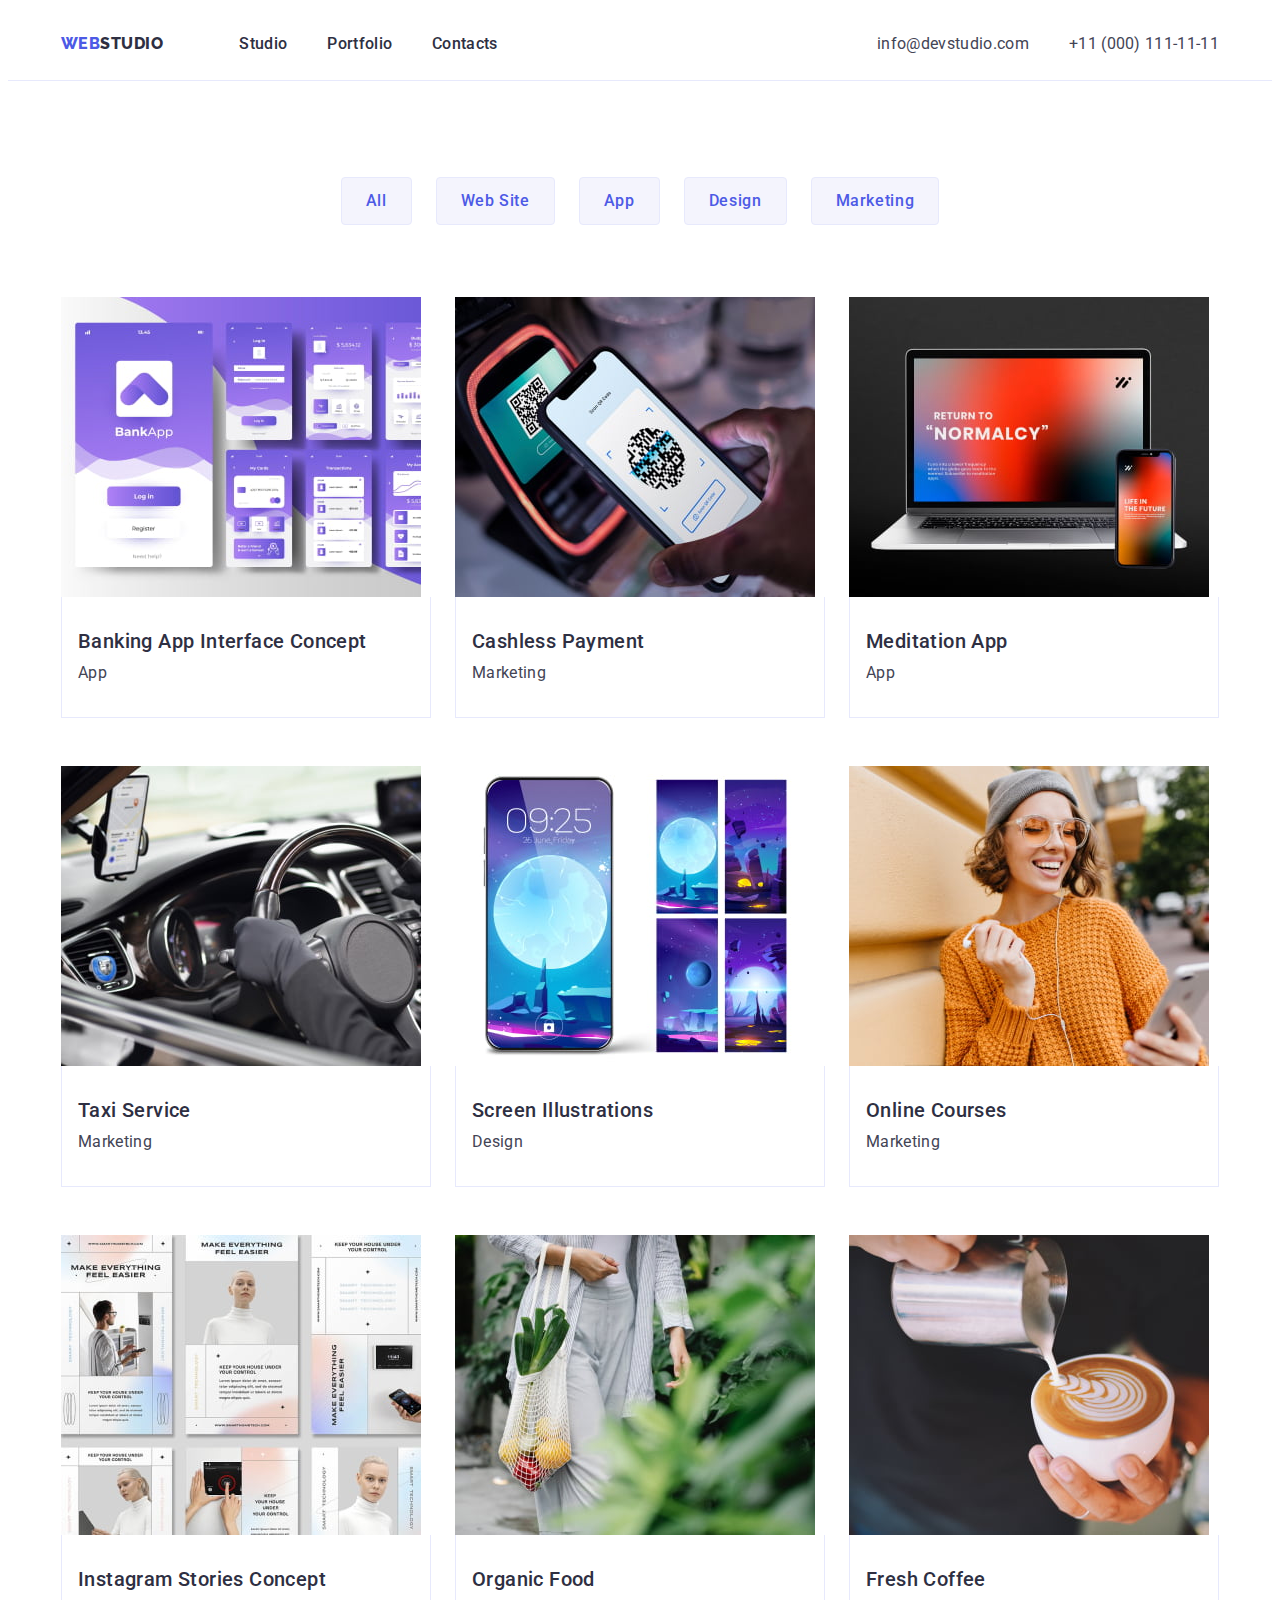
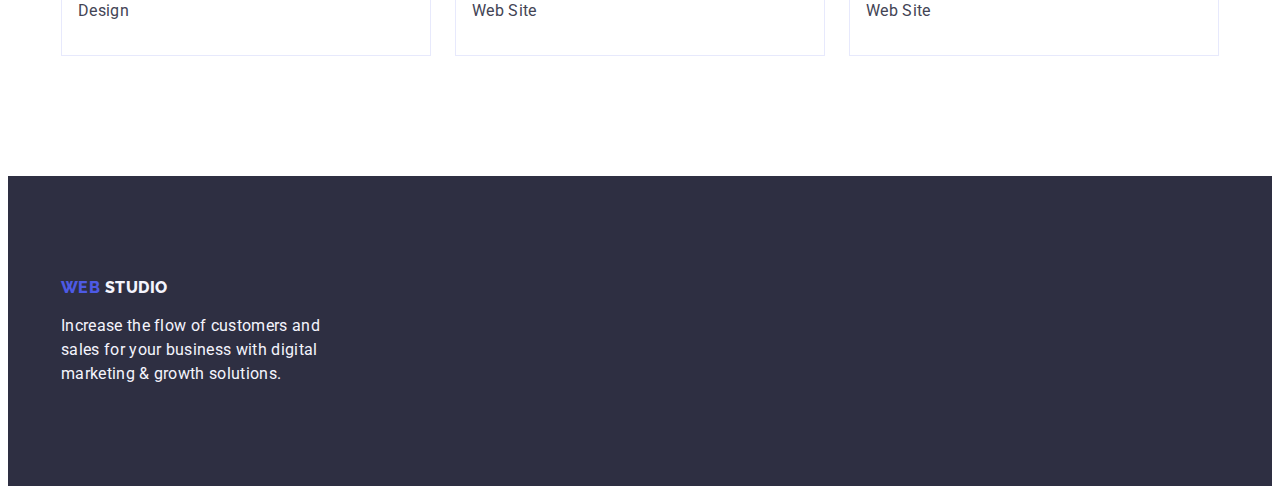
==== portfolio.html @ 815df436 "Initial commit" ====
<!DOCTYPE html>
<html lang="en">
  <head>
    <meta charset="UTF-8" />
    <meta http-equiv="X-UA-Compatible" content="IE=edge" />
    <meta name="viewport" content="width=device-width, initial-scale=1.0" />
    <title>Web Studio</title>
    <link rel="preconnect" href="https://fonts.googleapis.com" />
    <link rel="preconnect" href="https://fonts.gstatic.com" crossorigin />
    <link
      href="https://fonts.googleapis.com/css2?family=Raleway:wght@800&family=Roboto:wght@400;500;700&display=swap"
      rel="stylesheet"
    />
    <link
      rel="stylesheet"
      href="https://cdnjs.cloudflare.com/ajax/libs/modern-normalize/1.1.0/modern-normalize.min.css"
      integrity="sha512-wpPYUAdjBVSE4KJnH1VR1HeZfpl1ub8YT/NKx4PuQ5NmX2tKuGu6U/JRp5y+Y8XG2tV+wKQpNHVUX03MfMFn9Q=="
      crossorigin="anonymous"
      referrerpolicy="no-referrer"
    />
    <link rel="stylesheet" href="./css/styles.css" />
  </head>

  <body>
    <!-- Header section -->
    <header class="header">
      <!-- Navigation in header -->
      <div class="header-container container">
        <nav class="nav">
          <a class="nav-logo logo link" href="./index.html">
            Web
            <span class="studi">Studio</span>
          </a>
          <ul class="nav-list list">
            <li><a class="nav-link link navigation" href="./index.html">Studio</a></li>
            <li><a class="nav-link link navigation" href="./portfolio.html">Portfolio</a></li>
            <li><a class="nav-link link navigation" href="">Contacts</a></li>
          </ul>
        </nav>
        <!-- Contact in header -->
        <address class="contact-link contact-link-container">
          <ul class="contact-list list">
            <li><a class="contact-link link" href="mailto:info@devstudio.com">info@devstudio.com</a></li>
            <li><a class="contact-link link" href="tel:+110001111111">+11 (000) 111-11-11</a></li>
          </ul>
        </address>
      </div>
    </header>
    <!-- Main block -->
    <main>
      <section class="portfolio">
        <div class="container">
          <h1 class="visually-hidden">Portfolio</h1>
          <!-- Filter block -->
          <ul class="filter list">
            <li><button class="button button-filter" type="button">All</button></li>
            <li><button class="button button-filter" type="button">Web Site</button></li>
            <li><button class="button button-filter" type="button">App</button></li>
            <li><button class="button button-filter" type="button">Design</button></li>
            <li><button class="button button-filter" type="button">Marketing</button></li>
          </ul>
          <!-- Projects block -->
          <ul class="card-container project list">
            <li class="project-list">
              <a class="card-project link" href="">
                <img src="./images/projects/img-1.jpg" alt="Banking App Interface Concept" width="360" height="300" />
                <div class="card-project-text">
                  <h2 class="project-subtitle subtitle">Banking App Interface Concept</h2>
                  <p class="description">App</p>
                </div>
              </a>
            </li>
            <li class="project-list">
              <a class="card-project link" href="">
                <img src="./images/projects/img-2.jpg" alt="Cashless Payment" width="360" height="300" />
                <div class="card-project-text">
                  <h2 class="project-subtitle subtitle">Cashless Payment</h2>
                  <p class="description">Marketing</p>
                </div>
              </a>
            </li>
            <li class="project-list">
              <a class="card-project link" href="">
                <img src="./images/projects/img-3.jpg" alt="Meditation App" width="360" height="300" />
                <div class="card-project-text">
                  <h2 class="project-subtitle subtitle">Meditation App</h2>
                  <p class="description">App</p>
                </div>
              </a>
            </li>
            <li class="project-list">
              <a class="card-project link" href="">
                <img src="./images/projects/img-4.jpg" alt="Taxi Service" width="360" height="300" />
                <div class="card-project-text">
                  <h2 class="project-subtitle subtitle">Taxi Service</h2>
                  <p class="description">Marketing</p>
                </div>
              </a>
            </li>
            <li class="project-list">
              <a class="card-project link" href="">
                <img src="./images/projects/img-5.jpg" alt="Screen Illustrations" width="360" height="300" />
                <div class="card-project-text">
                  <h2 class="project-subtitle subtitle">Screen Illustrations</h2>
                  <p class="description">Design</p>
                </div>
              </a>
            </li>
            <li class="project-list">
              <a class="card-project link" href="">
                <img src="./images/projects/img-6.jpg" alt="Online Courses" width="360" height="300" />
                <div class="card-project-text">
                  <h2 class="project-subtitle subtitle">Online Courses</h2>
                  <p class="description">Marketing</p>
                </div>
              </a>
            </li>
            <li class="project-list">
              <a class="card-project link" href="">
                <img src="./images/projects/img-7.jpg" alt="Instagram Stories Concept" width="360" height="300" />
                <div class="card-project-text">
                  <h2 class="project-subtitle subtitle">Instagram Stories Concept</h2>
                  <p class="description">Design</p>
                </div>
              </a>
            </li>
            <li class="project-list">
              <a class="card-project link" href="">
                <img src="./images/projects/img-8.jpg" alt="Organic Food" width="360" height="300" />
                <div class="card-project-text">
                  <h2 class="project-subtitle subtitle">Organic Food</h2>
                  <p class="description">Web Site</p>
                </div>
              </a>
            </li>
            <li class="project-list">
              <a class="card-project link" href="">
                <img src="./images/projects/img-9.jpg" alt="Fresh Coffee" width="360" height="300" />
                <div class="card-project-text">
                  <h2 class="project-subtitle subtitle">Fresh Coffee</h2>
                  <p class="description">Web Site</p>
                </div>
              </a>
            </li>
          </ul>
        </div>
      </section>
    </main>
    <!-- Footer section -->
    <footer class="footer">
      <div class="container footer-container">
        <a class="nav-logo footer-logo link" href="./index.html">
          Web
          <span class="studio-footer">Studio</span>
        </a>
        <p class="footer-description"
          >Increase the flow of customers and sales for your business with digital marketing & growth solutions.</p
        >
      </div>
    </footer>
  </body>
</html>
---- css/styles.css ----
/* Initial info */
:root {
  /* colors */
  --logo-color: #4d5ae5;
  --primary-btn-color: #4d5ae5;
  --primary-brand-color: #4d5ae5;
  --secondary-btn-color: #404bbf;
  --header-color: #2e2f42;
  --shadows-color: #2e2f42;
  --primary-text-color: #2e2f42;
  --valid-fields-colr: #31d0aa;
  --text-color: #434455;
  --subtle-text-color: #8e8f99;
  --accent-color: #e7e9fc;
  --light-color: #f4f4fd;
  --modal-overlay-color: rgba(46, 47, 66, 0.4);
  --hero-background-color: rgba(46, 47, 66, 0.7);
  --white-background-color: #ffffff;
  --modal-background-color: #fcfcfc;
  --hero-text-color: #ffffff;
  --additional-bgd-color: #e5e5e5;
  /* fonts */
  --primary-font: 'Roboto', sans-serif;
  --secondary-font: 'Raleway', sans-serif;
  /* others */
  --indent: 24px;
  --items: 3;
}
/* General */
body {
  background-color: var(--white-background-color);
  color: var(--text-color);
  font-family: var(--primary-font);
  line-height: 1.5;
  letter-spacing: 0.02em;
}
/* reset start */
h1,
h2,
h3,
h4,
h5,
h6,
p {
  margin: 0;
}
img {
  display: block;
}
.container {
  width: 1158px;
  margin: 0 auto;
  padding: 0 15px;

  /* outline: 2px solid red;
  outline-offset: -2px; */
}

/* Header */

.header-container {
  display: flex;
  align-items: baseline;
  flex-direction: row;
}
.nav-logo {
  display: flex;
  color: var(--logo-color);
  font-family: var(--secondary-font);
  font-style: normal;
  font-weight: 800;
  line-height: 1.17;
  letter-spacing: 0.03em;
  text-transform: uppercase;
  text-decoration: none;
  margin-right: 76px;
}
.logo {
  padding-top: var(--indent);
  padding-bottom: var(--indent);
}
.studi,
.nav-link {
  color: var(--header-color);
}
.header {
  background-color: var(--white-background-color);
  border-bottom: 1px solid var(--accent-color);
}
/* navigation in header */
.nav {
  display: flex;
  margin-right: auto;
  font-weight: 500;
  align-items: center;
}
.navigation {
  padding-top: var(--indent);
  padding-bottom: var(--indent);
}
.navigation:hover,
.navigation:focus {
  color: var(--secondary-btn-color);
}
.list {
  list-style: none;
  padding: 0;
  margin: 0;
  font-size: 16px;
}
.nav-list {
  display: flex;
  align-items: center;
  gap: 40px;
}
.link {
  text-decoration-line: none;
}
/* contacts in header */
.contact-link {
  color: var(--text-color);
  font-style: normal;

  padding-top: var(--indent);
  padding-bottom: var(--indent);
}
.contact-link-container {
  display: flex;
  gap: 40px;
}
.contact-link:hover,
.contact-link:focus {
  color: var(--secondary-btn-color);
}
.contact-list {
  display: flex;
  gap: 40px;
}
/* Hero-section */
.hero-section {
  background-color: var(--primary-text-color);
  padding: 188px 0;
}
.hero-container {
  width: 496px;
}
.hero-block-container {
  align-items: center;
  flex-direction: column;
  gap: 48px;
}
.hero {
  text-align: center;
  color: var(--hero-text-color);
  font-weight: 700;
  font-size: 56px;
  line-height: 1.07;
  letter-spacing: 0.02em;
  max-width: 496px;
  margin: 0 auto;
  margin-bottom: 48px;
}
/* Buttons */
.btn {
  display: block;
  padding: 16px 32px;
  border: none;
  min-width: 169px;
  min-height: 56px;
  border-radius: 4px;
}
.button {
  color: var(--hero-text-color);
  background: var(--primary-btn-color);
  font-family: inherit;
  font-style: normal;
  font-weight: 500;
  font-size: 16px;
  line-height: 1.5;
  letter-spacing: 0.04em;
  cursor: pointer;
  margin: 0 auto;
}
.button:hover,
.button:focus {
  background-color: var(--secondary-btn-color);
}
.filter {
  display: flex;
  justify-content: center;
  gap: 24px;
  margin-bottom: 72px;
}
.button-filter {
  color: var(--primary-brand-color);
  font-weight: 500;
  font-size: 16px;
  line-height: 1.5;
  display: block;
  align-items: center;
  text-align: center;
  letter-spacing: 0.04em;
  box-sizing: border-box;
  display: flex;
  flex-direction: row;
  justify-content: center;
  align-items: center;
  padding: 12px 24px;
  height: 48px;
  background-color: var(--light-color);
  border: 1px solid #e7e9fc;
  border-radius: 4px;
  flex: none;
  order: 1;
  flex-grow: 0;
}
.button-filter:focus,
.button-filter:hover {
  color: var(--hero-text-color);
  background-color: var(--secondary-btn-color);
  border: 1px solid transparent;
}
/* Hidden item */
.visually-hidden {
  position: absolute;
  width: 1px;
  height: 1px;
  margin: -1px;
  border: 0;
  padding: 0;

  white-space: nowrap;
  clip-path: inset(100%);
  clip: rect(0 0 0 0);
  overflow: hidden;
}

/* Section Header */
.feature-container {
  display: flex;
  flex-wrap: wrap;
  gap: 24px;
}
.section-feature {
  padding: 120px 0;
}
.section-list-item {
  /* width: calc((100% - 72px) / 4); */
  --items: 4;
  /* display: flex;
  flex-wrap: wrap; */
  width: calc((100% - var(--indent) * (var(--items) - 1)) / (var(--items)));
}
.feature-subtitle {
  margin-bottom: 8px;
}
/* .feature-card {
  width: 264px;
  display: flex;
  flex-direction: column;
  align-items: flex-start;
  padding: 0px;
  gap: 8px;
} */

.title {
  color: var(--header-color);
  font-weight: 700;
  font-size: 36px;
  line-height: 1.11;
  letter-spacing: 0.02em;
  text-transform: capitalize;
}
/* List Header */
.subtitle {
  color: var(--header-color);
  font-weight: 500;
  font-size: 20px;
  line-height: 1.2;
  letter-spacing: 0.02em;
}
/* Paragraph */
.description {
  font-weight: 400;
  line-height: 1.5;
  letter-spacing: 0.02em;
  color: var(--text-color);
}
/* About */
.about-section {
  padding-bottom: 120px;
}
.title-container {
  text-align: center;
  margin-bottom: 72px;
}
.card-container {
  display: flex;

  flex-wrap: wrap;
  gap: var(--indent);
  justify-content: center;
}
.card-container-item {
  flex-basis: calc((100% - var(--indent) * (var(--items) - 1)) / var(--items));
}
/* Cards Team */
.team-list {
  background-color: var(--hero-text-color);
}
.team {
  background-color: var(--light-color);
  padding: 120px 0;
}
.crew {
  width: 264px;
  --items: 4;
  flex-basis: calc((100% - var(var(--indent)) * (var(--items)-1)) / var(--items));
  border-radius: 0 0 4px 4px;
}

.crew-subtitle {
  margin-bottom: 8px;
}
/* .crew-description  */
/* display: flex; */
/* width: 264px; */
/* justify-content: center; */
/* .crew-subtitle { */
/* margin-top: 32px; */
/* } */
/* .crew-description { */
/* margin-bottom: 32px; */
/* } */

.card-description {
  padding: 32px 16px;
  text-align: center;
}

.portfolio {
  padding: 96px 0 120px;
}

.project {
  row-gap: 48px;
}
.project-list {
  flex-basis: calc((100% - var(--indent) * (var(--items) - 1)) / var(--items));
}

.card-project-text {
  flex-direction: column;
  justify-content: center;
  align-items: flex-start;
  padding: 32px 16px;
  border: 1px solid var(--accent-color);
  border-top: none;
}

.project-subtitle {
  margin-bottom: 8px;
}
/* Footer */
.footer {
  padding: 100px 0;
  color: var(--light-color);
  background-color: var(--header-color);
}
.studio-footer {
  color: var(--light-color);
}

.footer-logo {
  display: inline-block;
  margin-bottom: 16px;
}

.footer-description {
  display: flex;
  font-weight: 400;
  line-height: 1.5;
  letter-spacing: 0.02em;
  font-size: 16px;
  width: 264px;
  font-style: normal;
}
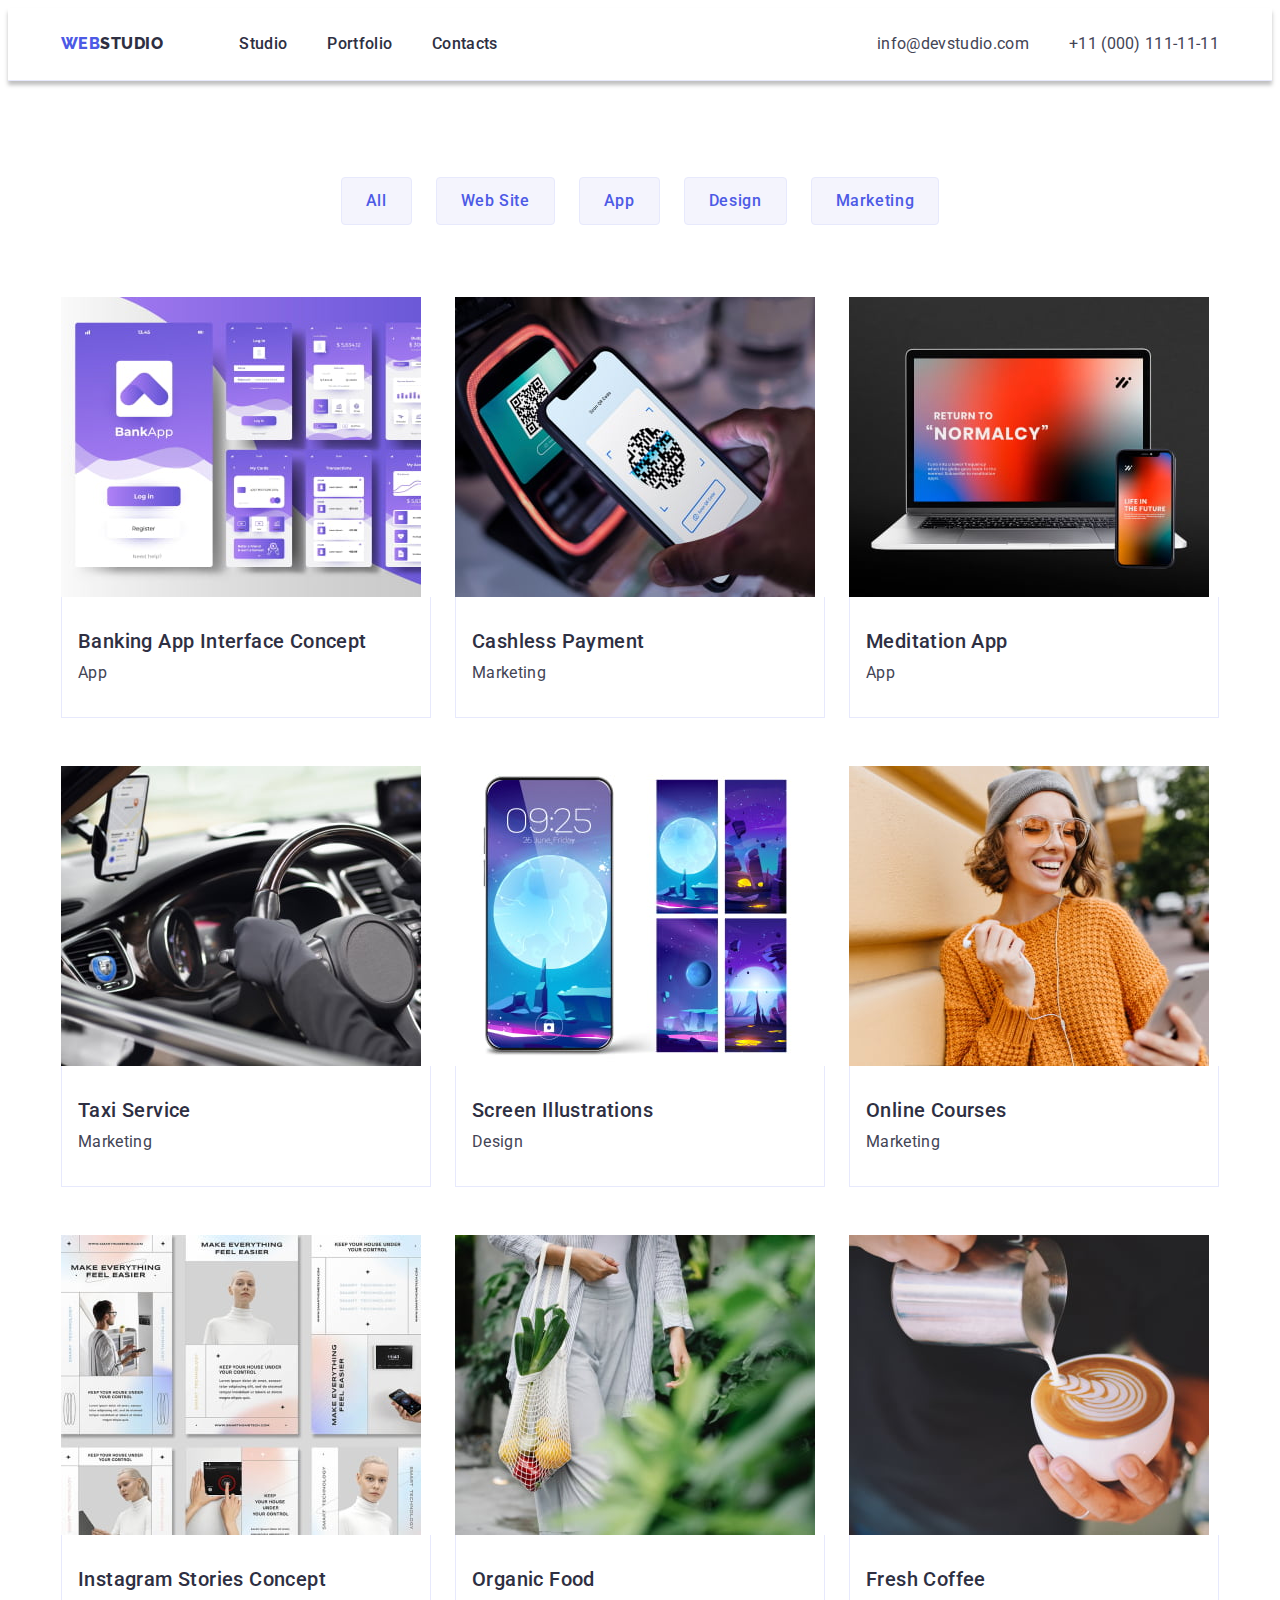
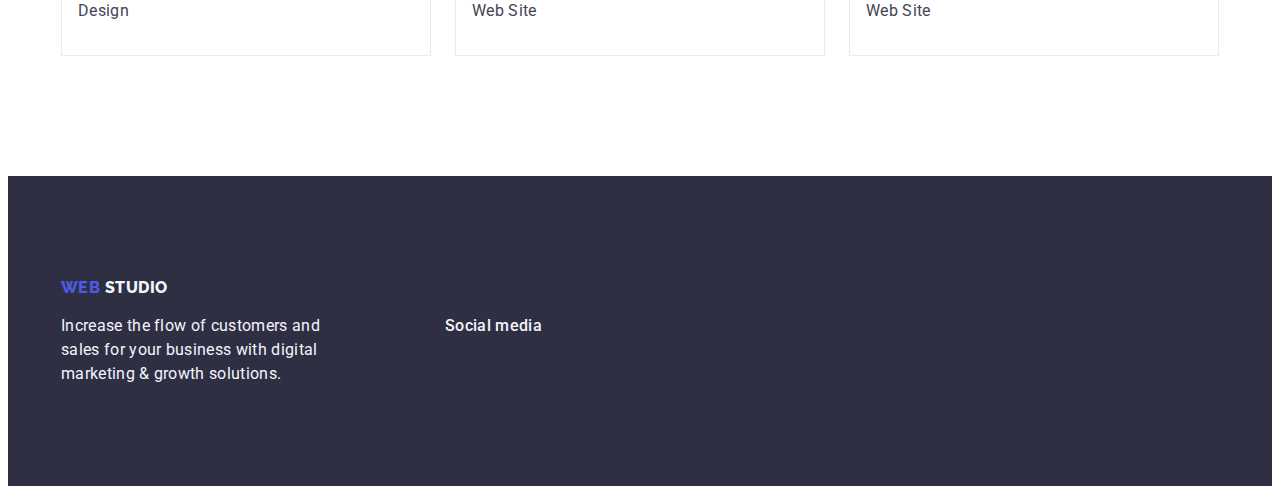
==== commit cbb331b2: "Initial hw04" ====
--- a/portfolio.html
+++ b/portfolio.html
@@ -153,9 +153,14 @@
           Web
           <span class="studio-footer">Studio</span>
         </a>
-        <p class="footer-description"
-          >Increase the flow of customers and sales for your business with digital marketing & growth solutions.</p
-        >
+        <div class="social">
+          <p class="footer-description"
+            >Increase the flow of customers and sales for your business with digital marketing & growth solutions.</p
+          >
+          <div class="social-media-link">
+            <p class="footer-description social-media">Social media</p>
+          </div>
+        </div>
       </div>
     </footer>
   </body>
--- a/css/styles.css
+++ b/css/styles.css
@@ -34,6 +34,9 @@
   line-height: 1.5;
   letter-spacing: 0.02em;
 }
+/* body > .header {
+  filter: drop-shadow(0px 4px 4px rgba(0, 0, 0, 0.25));
+} */
 /* reset start */
 h1,
 h2,
@@ -86,6 +89,7 @@
 .header {
   background-color: var(--white-background-color);
   border-bottom: 1px solid var(--accent-color);
+  box-shadow: 0px 4px 4px rgba(0, 0, 0, 0.25);
 }
 /* navigation in header */
 .nav {
@@ -138,7 +142,7 @@
 }
 /* Hero-section */
 .hero-section {
-  background-color: var(--primary-text-color);
+  background-color: var(--hero-background-color);
   padding: 188px 0;
 }
 .hero-container {
@@ -168,7 +172,9 @@
   min-width: 169px;
   min-height: 56px;
   border-radius: 4px;
-}
+  box-shadow: 0px 4px 4px rgba(0, 0, 0, 0.15);
+}
+
 .button {
   color: var(--hero-text-color);
   background: var(--primary-btn-color);
@@ -184,6 +190,7 @@
 .button:hover,
 .button:focus {
   background-color: var(--secondary-btn-color);
+  box-shadow: 0px 3px 1px rgba(0, 0, 0, 0.1), 0px 2px 1px rgba(0, 0, 0, 0.08), 0px 2px 2px rgba(0, 0, 0, 0.12);
 }
 .filter {
   display: flex;
@@ -317,10 +324,18 @@
   --items: 4;
   flex-basis: calc((100% - var(var(--indent)) * (var(--items)-1)) / var(--items));
   border-radius: 0 0 4px 4px;
+  box-shadow: 0px 1px 6px rgba(46, 47, 66, 0.08), 0px 1px 1px rgba(46, 47, 66, 0.16), 0px 2px 1px rgba(46, 47, 66, 0.08);
 }
 
 .crew-subtitle {
   margin-bottom: 8px;
+}
+
+/* Customers */
+
+.customers-subsection {
+  margin-top: 120px;
+  margin-bottom: 120px;
 }
 /* .crew-description  */
 /* display: flex; */
@@ -333,6 +348,7 @@
 /* margin-bottom: 32px; */
 /* } */
 
+/* PORTFOLIO page */
 .card-description {
   padding: 32px 16px;
   text-align: center;
@@ -347,6 +363,10 @@
 }
 .project-list {
   flex-basis: calc((100% - var(--indent) * (var(--items) - 1)) / var(--items));
+}
+
+.project-list:hover {
+  box-shadow: 0px 1px 6px rgba(46, 47, 66, 0.08), 0px 1px 1px rgba(46, 47, 66, 0.16), 0px 2px 1px rgba(46, 47, 66, 0.08);
 }
 
 .card-project-text {
@@ -377,11 +397,21 @@
 }
 
 .footer-description {
-  display: flex;
+  display: inline-block;
   font-weight: 400;
   line-height: 1.5;
   letter-spacing: 0.02em;
   font-size: 16px;
   width: 264px;
   font-style: normal;
-}
+  gap: 120px;
+}
+.social {
+  display: flex;
+  gap: 120px;
+}
+
+.social-media {
+  font-weight: 500;
+  width: 208px;
+}
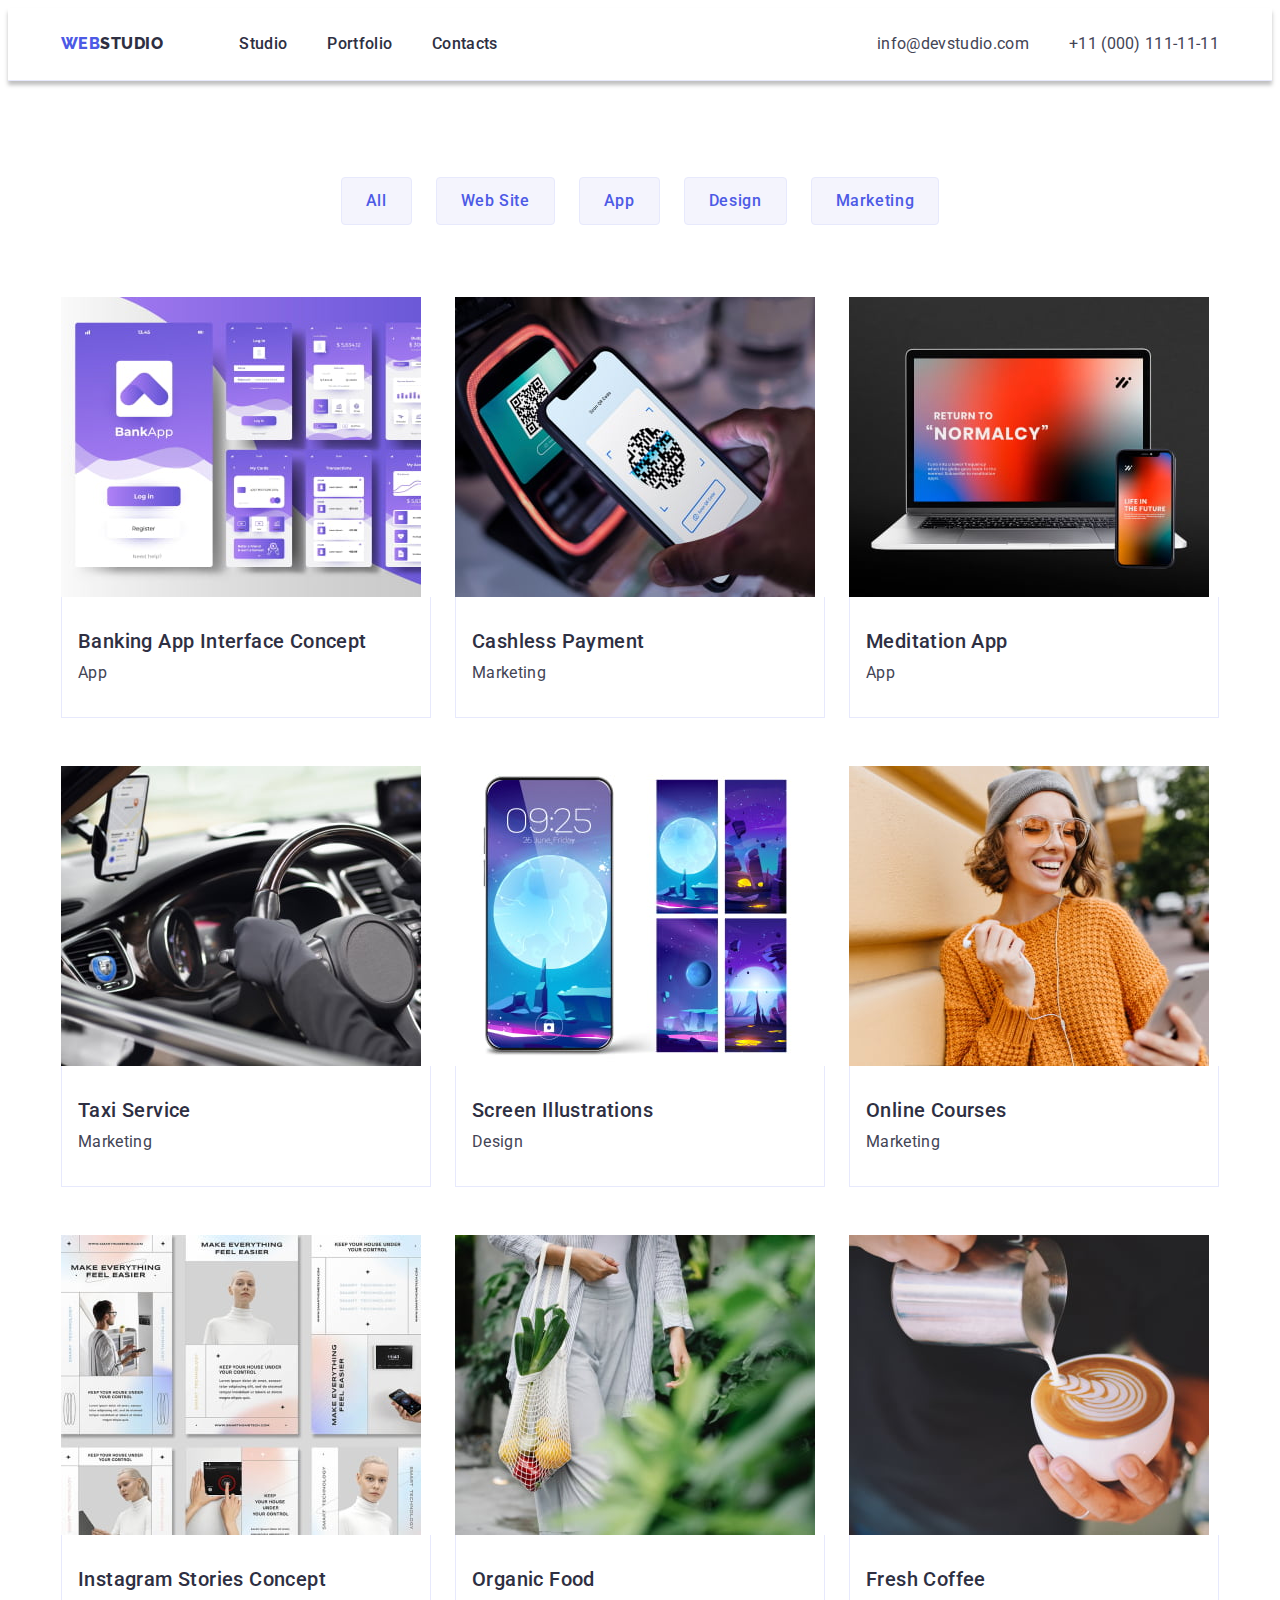
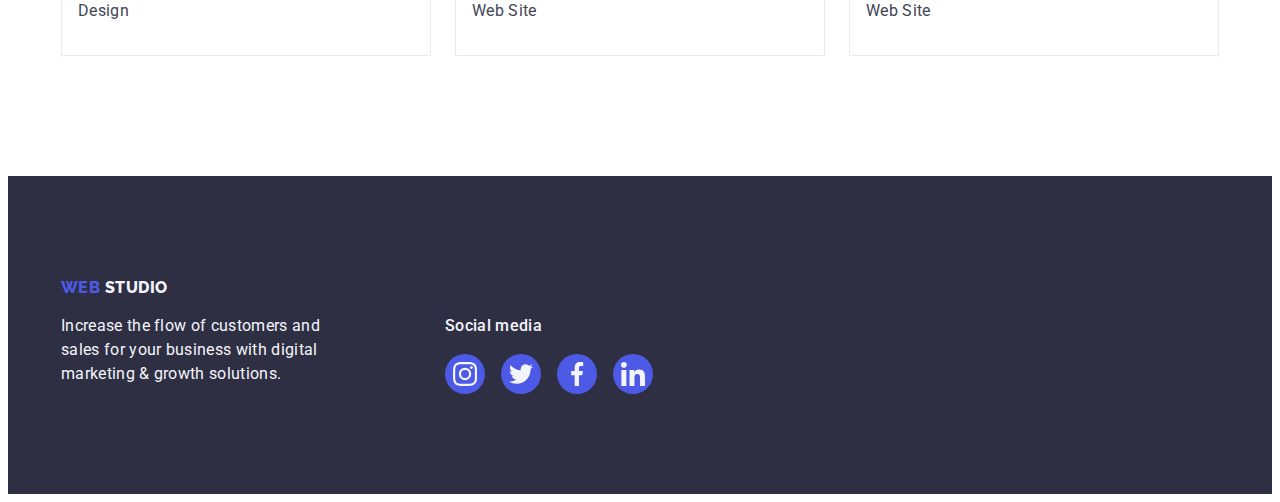
==== commit 2bfc0b77: "Portfolio footer" ====
--- a/portfolio.html
+++ b/portfolio.html
@@ -153,12 +153,66 @@
           Web
           <span class="studio-footer">Studio</span>
         </a>
-        <div class="social">
+        <div class="social-footer">
           <p class="footer-description"
             >Increase the flow of customers and sales for your business with digital marketing & growth solutions.</p
           >
-          <div class="social-media-link">
-            <p class="footer-description social-media">Social media</p>
+          <div class="social-media">
+            <p class="footer-description social-media-link">Social media</p>
+            <ul class="socials socials-footer list">
+              <li class="socials-item">
+                <a
+                  class="socials-link socials-link-footer link"
+                  href=""
+                  target="_blank"
+                  rel="noopener noreferrer"
+                  aria-label="Instagram icon"
+                >
+                  <svg class="socials-icon" width="24" height="24">
+                    <use href="./images/icons/symbol-defs.svg#instagram"></use>
+                  </svg>
+                </a>
+              </li>
+              <li class="socials-item">
+                <a
+                  class="socials-link socials-link-footer link"
+                  href=""
+                  target="_blank"
+                  rel="noopener noreferrer"
+                  aria-label="Instagram icon"
+                >
+                  <svg class="socials-icon" width="24" height="24">
+                    <use href="./images/icons/symbol-defs.svg#twitter"></use>
+                  </svg>
+                </a>
+              </li>
+              <li class="socials-item">
+                <a
+                  class="socials-link socials-link-footer link"
+                  href=""
+                  target="_blank"
+                  rel="noopener noreferrer"
+                  aria-label="Instagram icon"
+                >
+                  <svg class="socials-icon" width="24" height="24">
+                    <use href="./images/icons/symbol-defs.svg#facebook"></use>
+                  </svg>
+                </a>
+              </li>
+              <li class="socials-item">
+                <a
+                  class="socials-link socials-link-footer link"
+                  href=""
+                  target="_blank"
+                  rel="noopener noreferrer"
+                  aria-label="Instagram icon"
+                >
+                  <svg class="socials-icon" width="24" height="24">
+                    <use href="./images/icons/symbol-defs.svg#linkedin"></use>
+                  </svg>
+                </a>
+              </li>
+            </ul>
           </div>
         </div>
       </div>
--- a/css/styles.css
+++ b/css/styles.css
@@ -144,6 +144,13 @@
 .hero-section {
   background-color: var(--hero-background-color);
   padding: 188px 0;
+  background-image: linear-gradient(rgba(25, 28, 38, 0.2), rgba(25, 28, 38, 0.2)), url(../images/hero/hero.jpg);
+  background-position: center;
+  background-size: cover;
+  background-repeat: no-repeat;
+  max-width: 1440px;
+  max-height: 600px;
+  margin: 0 auto;
 }
 .hero-container {
   width: 496px;
@@ -248,6 +255,16 @@
   flex-wrap: wrap;
   gap: 24px;
 }
+.feature {
+  display: flex;
+  justify-content: center;
+  align-items: center;
+  width: 264px;
+  height: 112px;
+  margin-bottom: 8px;
+  background-color: var(--light-color);
+  border-radius: 4px;
+}
 .section-feature {
   padding: 120px 0;
 }
@@ -308,9 +325,7 @@
   gap: var(--indent);
   justify-content: center;
 }
-.card-container-item {
-  flex-basis: calc((100% - var(--indent) * (var(--items) - 1)) / var(--items));
-}
+
 /* Cards Team */
 .team-list {
   background-color: var(--hero-text-color);
@@ -321,8 +336,8 @@
 }
 .crew {
   width: 264px;
-  --items: 4;
-  flex-basis: calc((100% - var(var(--indent)) * (var(--items)-1)) / var(--items));
+  /* --items: 4;
+  flex-basis: calc((100% - var(--indent) * (var(--items) - 1)) / var(--items)); */
   border-radius: 0 0 4px 4px;
   box-shadow: 0px 1px 6px rgba(46, 47, 66, 0.08), 0px 1px 1px rgba(46, 47, 66, 0.16), 0px 2px 1px rgba(46, 47, 66, 0.08);
 }
@@ -330,13 +345,75 @@
 .crew-subtitle {
   margin-bottom: 8px;
 }
-
+.crew-description {
+  margin-bottom: 8px;
+}
+
+/* Social network links */
+
+.socials {
+  display: flex;
+  justify-content: center;
+  align-items: center;
+  gap: 24px;
+}
+
+.socials-link {
+  display: flex;
+  justify-content: center;
+  align-items: center;
+
+  width: 40px;
+  height: 40px;
+
+  background-color: var(--logo-color);
+  border-radius: 50%;
+  color: var(--light-color);
+}
+.socials-link:hover,
+.socials-link:focus {
+  background-color: var(--secondary-btn-color);
+}
+.socials-icon {
+  fill: currentColor;
+}
 /* Customers */
 
 .customers-subsection {
   margin-top: 120px;
   margin-bottom: 120px;
 }
+
+.client {
+  --items: 6;
+  display: flex;
+  justify-content: center;
+  gap: var(--indent);
+  flex-basis: calc((100% - (var(--indent)) * (var(--items)-1)) / var(--items));
+}
+
+.client-link {
+  width: 168px;
+  height: 88px;
+  display: flex;
+  justify-content: center;
+  align-items: center;
+  border: 1px solid var(--subtle-text-color);
+  color: var(--subtle-text-color);
+  border-radius: 4px;
+  cursor: pointer;
+}
+
+.client-link:hover,
+.client-link:focus {
+  border: 1px solid var(--secondary-btn-color);
+  color: var(--secondary-btn-color);
+  border-radius: 4px;
+}
+.client-icon {
+  fill: currentColor;
+}
+
 /* .crew-description  */
 /* display: flex; */
 /* width: 264px; */
@@ -406,12 +483,20 @@
   font-style: normal;
   gap: 120px;
 }
-.social {
+.social-footer {
   display: flex;
   gap: 120px;
 }
 
-.social-media {
+.social-media-link {
   font-weight: 500;
   width: 208px;
-}
+  margin-bottom: 16px;
+}
+.socials-footer {
+  gap: 16px;
+}
+.socials-link-footer:hover,
+.socials-link-footer:focus {
+  background-color: var(--valid-fields-colr);
+}
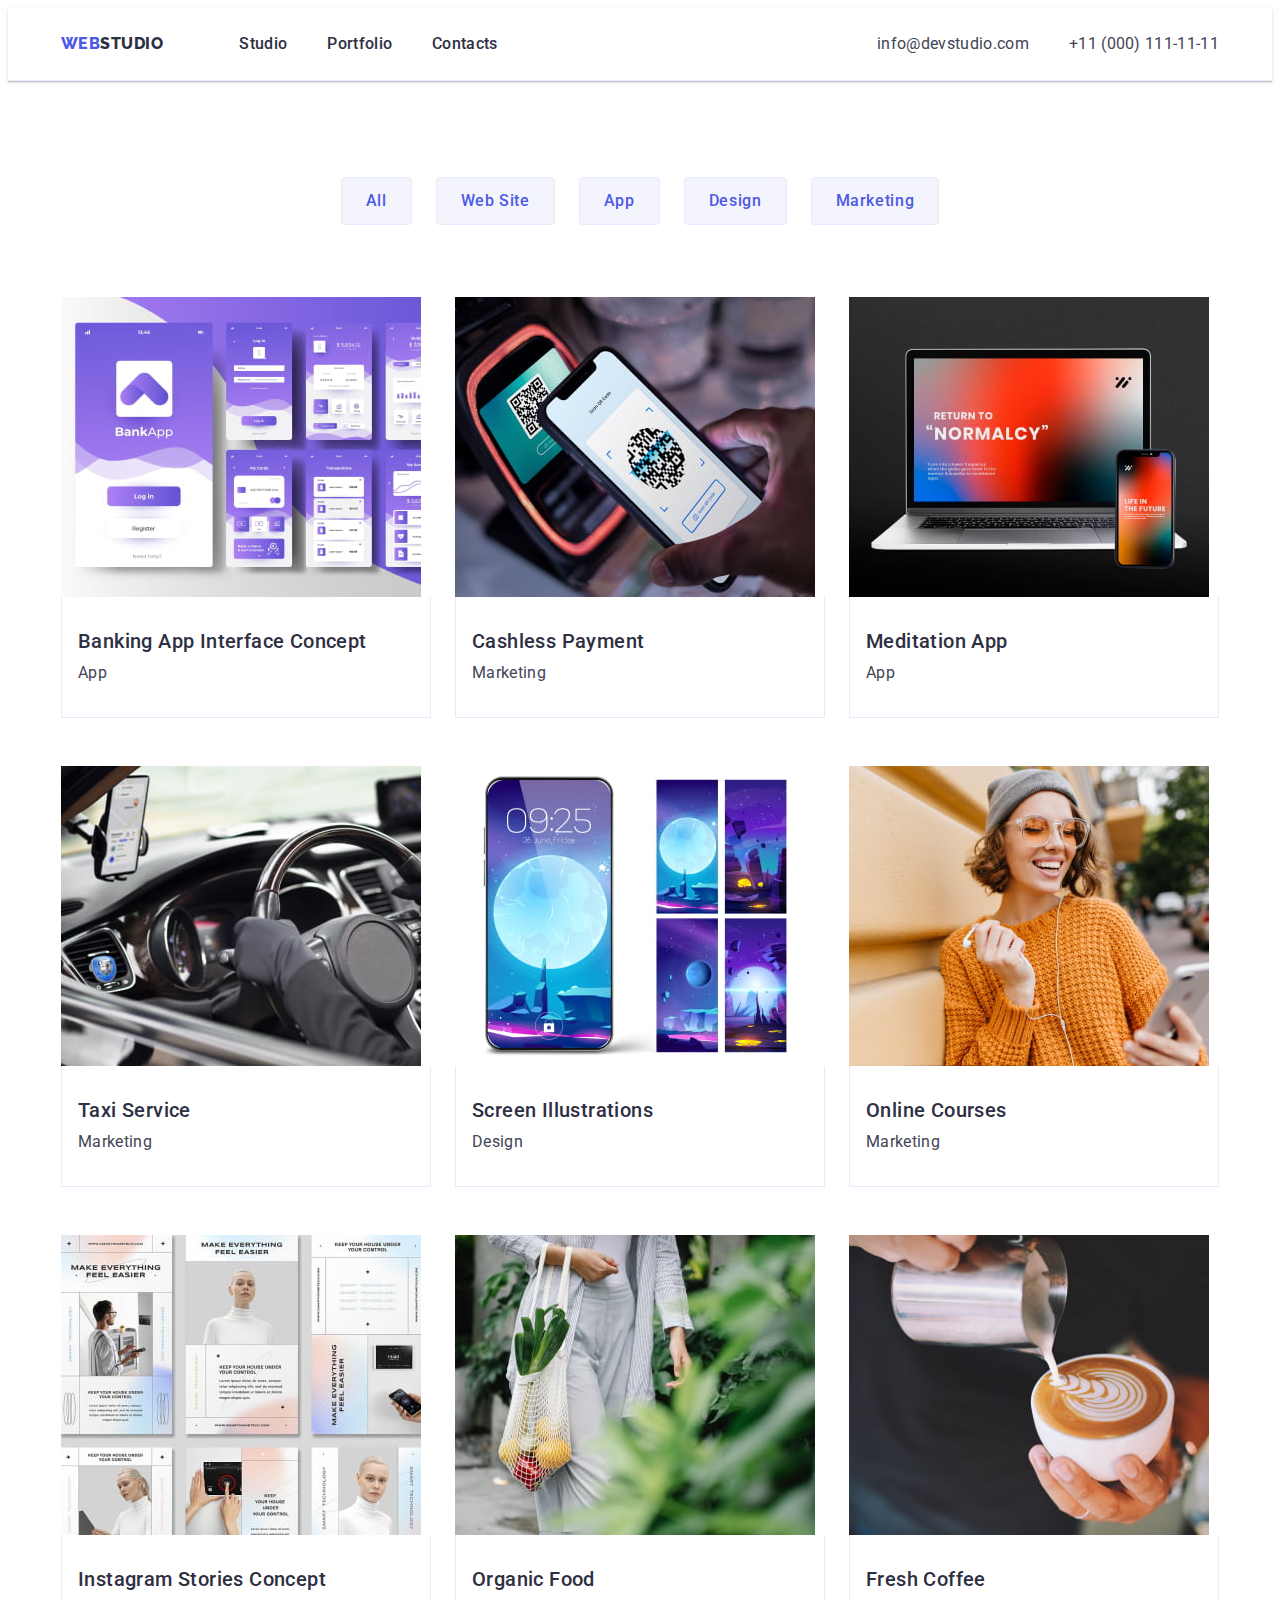
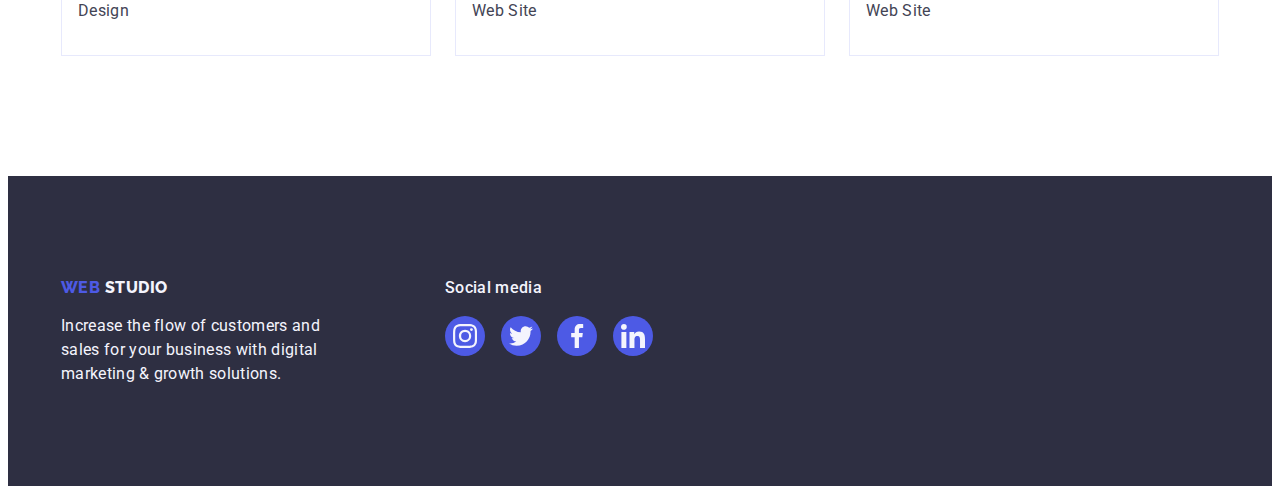
==== commit 9034723b: "First edition" ====
--- a/portfolio.html
+++ b/portfolio.html
@@ -149,71 +149,72 @@
     <!-- Footer section -->
     <footer class="footer">
       <div class="container footer-container">
-        <a class="nav-logo footer-logo link" href="./index.html">
-          Web
-          <span class="studio-footer">Studio</span>
-        </a>
-        <div class="social-footer">
+        <div class="footer-left">
+          <a class="nav-logo footer-logo link" href="./index.html">
+            Web
+            <span class="studio-footer">Studio</span>
+          </a>
+          <!-- <div class="social-footer"> -->
           <p class="footer-description"
             >Increase the flow of customers and sales for your business with digital marketing & growth solutions.</p
           >
-          <div class="social-media">
-            <p class="footer-description social-media-link">Social media</p>
-            <ul class="socials socials-footer list">
-              <li class="socials-item">
-                <a
-                  class="socials-link socials-link-footer link"
-                  href=""
-                  target="_blank"
-                  rel="noopener noreferrer"
-                  aria-label="Instagram icon"
-                >
-                  <svg class="socials-icon" width="24" height="24">
-                    <use href="./images/icons/symbol-defs.svg#instagram"></use>
-                  </svg>
-                </a>
-              </li>
-              <li class="socials-item">
-                <a
-                  class="socials-link socials-link-footer link"
-                  href=""
-                  target="_blank"
-                  rel="noopener noreferrer"
-                  aria-label="Instagram icon"
-                >
-                  <svg class="socials-icon" width="24" height="24">
-                    <use href="./images/icons/symbol-defs.svg#twitter"></use>
-                  </svg>
-                </a>
-              </li>
-              <li class="socials-item">
-                <a
-                  class="socials-link socials-link-footer link"
-                  href=""
-                  target="_blank"
-                  rel="noopener noreferrer"
-                  aria-label="Instagram icon"
-                >
-                  <svg class="socials-icon" width="24" height="24">
-                    <use href="./images/icons/symbol-defs.svg#facebook"></use>
-                  </svg>
-                </a>
-              </li>
-              <li class="socials-item">
-                <a
-                  class="socials-link socials-link-footer link"
-                  href=""
-                  target="_blank"
-                  rel="noopener noreferrer"
-                  aria-label="Instagram icon"
-                >
-                  <svg class="socials-icon" width="24" height="24">
-                    <use href="./images/icons/symbol-defs.svg#linkedin"></use>
-                  </svg>
-                </a>
-              </li>
-            </ul>
-          </div>
+        </div>
+        <div class="social-media">
+          <p class="footer-description social-media-link">Social media</p>
+          <ul class="socials socials-footer list">
+            <li class="socials-item">
+              <a
+                class="socials-link socials-link-footer link"
+                href=""
+                target="_blank"
+                rel="noopener noreferrer"
+                aria-label="Instagram icon"
+              >
+                <svg class="socials-icon" width="24" height="24">
+                  <use href="./images/icons/symbol-defs.svg#instagram"></use>
+                </svg>
+              </a>
+            </li>
+            <li class="socials-item">
+              <a
+                class="socials-link socials-link-footer link"
+                href=""
+                target="_blank"
+                rel="noopener noreferrer"
+                aria-label="Instagram icon"
+              >
+                <svg class="socials-icon" width="24" height="24">
+                  <use href="./images/icons/symbol-defs.svg#twitter"></use>
+                </svg>
+              </a>
+            </li>
+            <li class="socials-item">
+              <a
+                class="socials-link socials-link-footer link"
+                href=""
+                target="_blank"
+                rel="noopener noreferrer"
+                aria-label="Instagram icon"
+              >
+                <svg class="socials-icon" width="24" height="24">
+                  <use href="./images/icons/symbol-defs.svg#facebook"></use>
+                </svg>
+              </a>
+            </li>
+            <li class="socials-item">
+              <a
+                class="socials-link socials-link-footer link"
+                href=""
+                target="_blank"
+                rel="noopener noreferrer"
+                aria-label="Instagram icon"
+              >
+                <svg class="socials-icon" width="24" height="24">
+                  <use href="./images/icons/symbol-defs.svg#linkedin"></use>
+                </svg>
+              </a>
+            </li>
+          </ul>
         </div>
       </div>
     </footer>
--- a/css/styles.css
+++ b/css/styles.css
@@ -89,7 +89,7 @@
 .header {
   background-color: var(--white-background-color);
   border-bottom: 1px solid var(--accent-color);
-  box-shadow: 0px 4px 4px rgba(0, 0, 0, 0.25);
+  box-shadow: 0px 2px 1px rgba(46, 47, 66, 0.08), 0px 1px 1px rgba(46, 47, 66, 0.16), 0px 1px 6px rgba(46, 47, 66, 0.08);
 }
 /* navigation in header */
 .nav {
@@ -144,7 +144,7 @@
 .hero-section {
   background-color: var(--hero-background-color);
   padding: 188px 0;
-  background-image: linear-gradient(rgba(25, 28, 38, 0.2), rgba(25, 28, 38, 0.2)), url(../images/hero/hero.jpg);
+  background-image: linear-gradient(rgba(46, 47, 66, 0.7), rgba(46, 47, 66, 0.7)), url(../images/hero/hero.jpg);
   background-position: center;
   background-size: cover;
   background-repeat: no-repeat;
@@ -341,7 +341,10 @@
   border-radius: 0 0 4px 4px;
   box-shadow: 0px 1px 6px rgba(46, 47, 66, 0.08), 0px 1px 1px rgba(46, 47, 66, 0.16), 0px 2px 1px rgba(46, 47, 66, 0.08);
 }
-
+.card-description {
+  padding: 32px 0px;
+  text-align: center;
+}
 .crew-subtitle {
   margin-bottom: 8px;
 }
@@ -379,9 +382,12 @@
 }
 /* Customers */
 
+.customer-title {
+  line-height: 1.1;
+}
 .customers-subsection {
-  margin-top: 120px;
-  margin-bottom: 120px;
+  padding-top: 120px;
+  padding-bottom: 120px;
 }
 
 .client {
@@ -426,10 +432,6 @@
 /* } */
 
 /* PORTFOLIO page */
-.card-description {
-  padding: 32px 16px;
-  text-align: center;
-}
 
 .portfolio {
   padding: 96px 0 120px;
@@ -459,6 +461,11 @@
   margin-bottom: 8px;
 }
 /* Footer */
+
+.footer-container {
+  display: flex;
+  align-items: baseline;
+}
 .footer {
   padding: 100px 0;
   color: var(--light-color);
@@ -481,7 +488,12 @@
   font-size: 16px;
   width: 264px;
   font-style: normal;
-  gap: 120px;
+}
+.footer-left {
+  display: flex;
+  flex-direction: column;
+  width: 264px;
+  margin-right: 120px;
 }
 .social-footer {
   display: flex;
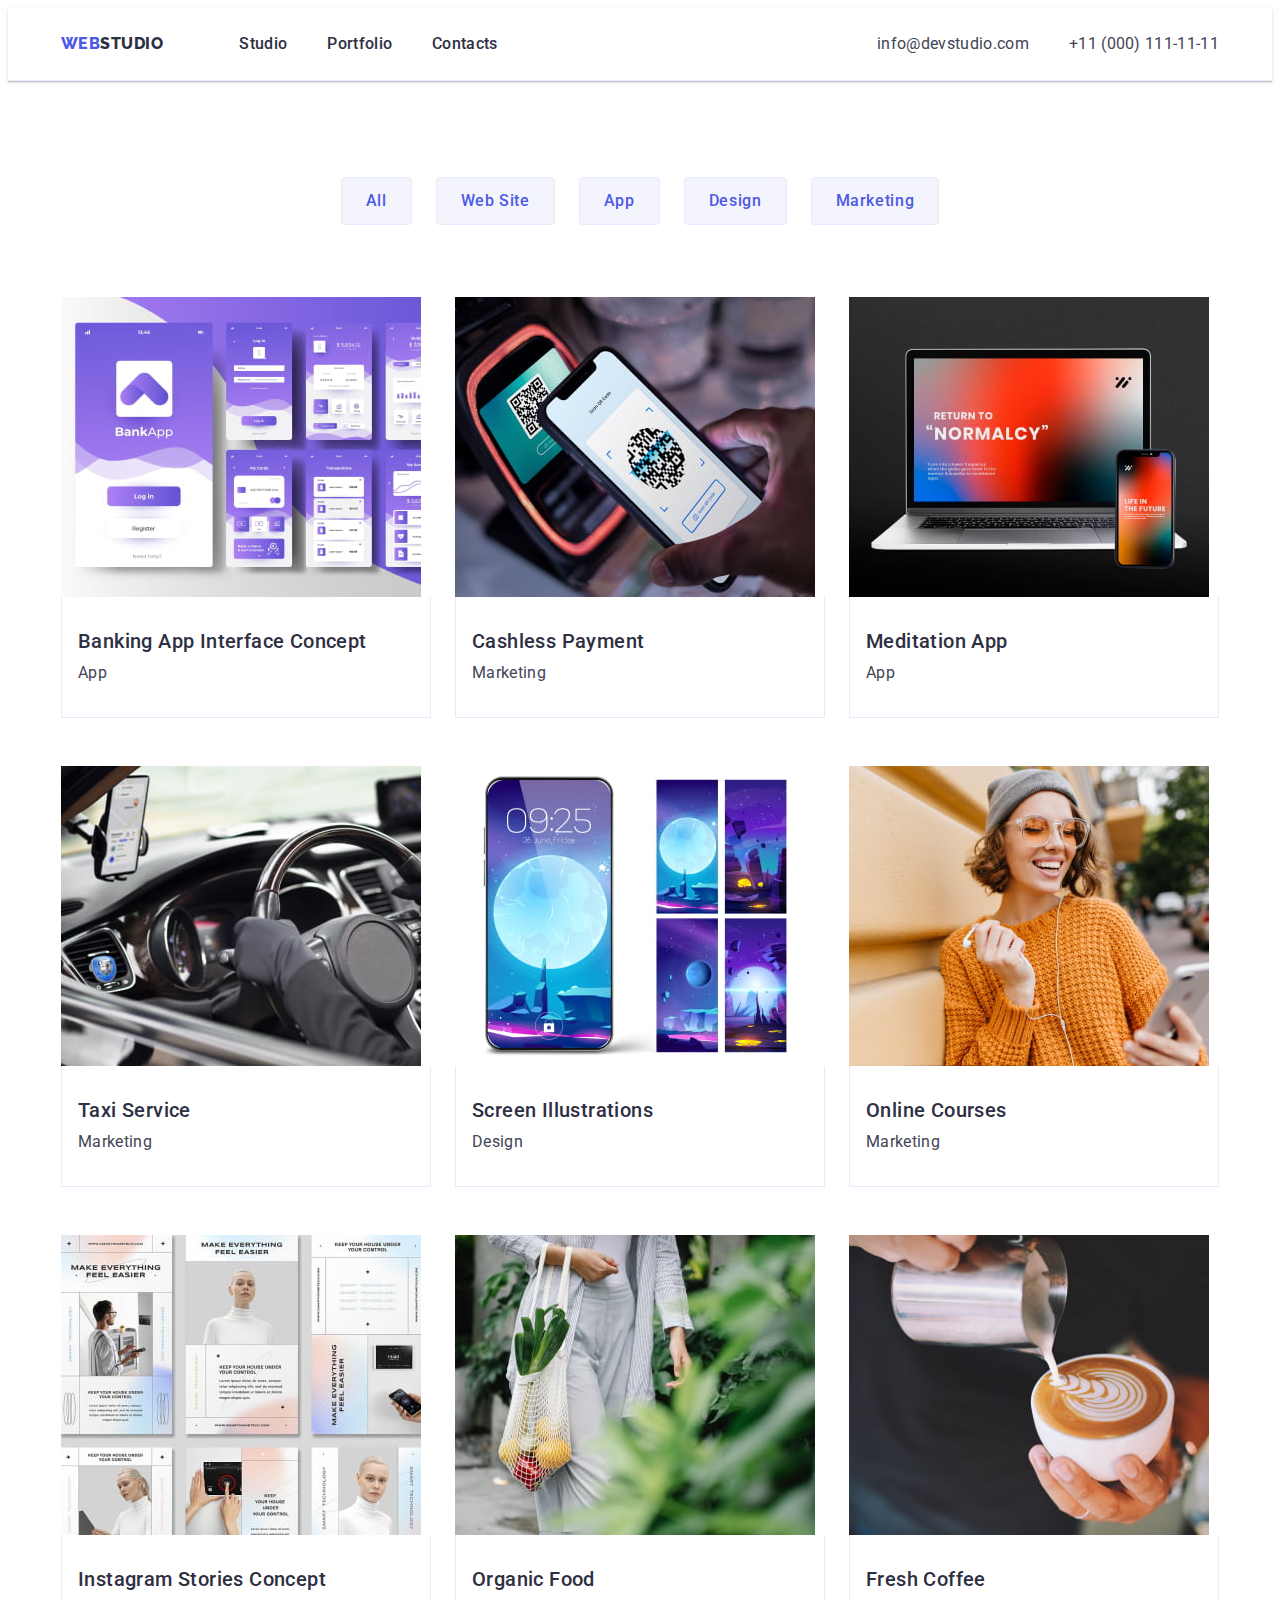
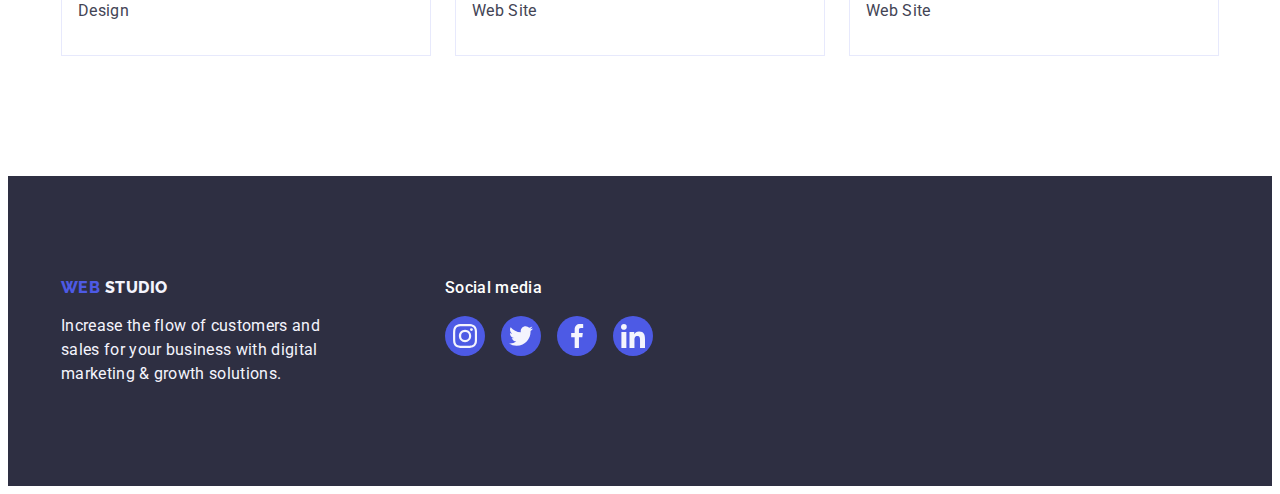
==== commit bd126c96: "icons" ====
--- a/portfolio.html
+++ b/portfolio.html
@@ -171,46 +171,46 @@
                 aria-label="Instagram icon"
               >
                 <svg class="socials-icon" width="24" height="24">
-                  <use href="./images/icons/symbol-defs.svg#instagram"></use>
-                </svg>
-              </a>
-            </li>
-            <li class="socials-item">
-              <a
-                class="socials-link socials-link-footer link"
-                href=""
-                target="_blank"
-                rel="noopener noreferrer"
-                aria-label="Instagram icon"
-              >
-                <svg class="socials-icon" width="24" height="24">
-                  <use href="./images/icons/symbol-defs.svg#twitter"></use>
-                </svg>
-              </a>
-            </li>
-            <li class="socials-item">
-              <a
-                class="socials-link socials-link-footer link"
-                href=""
-                target="_blank"
-                rel="noopener noreferrer"
-                aria-label="Instagram icon"
-              >
-                <svg class="socials-icon" width="24" height="24">
-                  <use href="./images/icons/symbol-defs.svg#facebook"></use>
-                </svg>
-              </a>
-            </li>
-            <li class="socials-item">
-              <a
-                class="socials-link socials-link-footer link"
-                href=""
-                target="_blank"
-                rel="noopener noreferrer"
-                aria-label="Instagram icon"
-              >
-                <svg class="socials-icon" width="24" height="24">
-                  <use href="./images/icons/symbol-defs.svg#linkedin"></use>
+                  <use href="./images/icons/icons.svg#instagram"></use>
+                </svg>
+              </a>
+            </li>
+            <li class="socials-item">
+              <a
+                class="socials-link socials-link-footer link"
+                href=""
+                target="_blank"
+                rel="noopener noreferrer"
+                aria-label="Instagram icon"
+              >
+                <svg class="socials-icon" width="24" height="24">
+                  <use href="./images/icons/icons.svg#twitter"></use>
+                </svg>
+              </a>
+            </li>
+            <li class="socials-item">
+              <a
+                class="socials-link socials-link-footer link"
+                href=""
+                target="_blank"
+                rel="noopener noreferrer"
+                aria-label="Instagram icon"
+              >
+                <svg class="socials-icon" width="24" height="24">
+                  <use href="./images/icons/icons.svg#facebook"></use>
+                </svg>
+              </a>
+            </li>
+            <li class="socials-item">
+              <a
+                class="socials-link socials-link-footer link"
+                href=""
+                target="_blank"
+                rel="noopener noreferrer"
+                aria-label="Instagram icon"
+              >
+                <svg class="socials-icon" width="24" height="24">
+                  <use href="./images/icons/icons.svg#linkedin"></use>
                 </svg>
               </a>
             </li>
--- a/css/styles.css
+++ b/css/styles.css
@@ -385,7 +385,7 @@
 .customer-title {
   line-height: 1.1;
 }
-.customers-subsection {
+.customers {
   padding-top: 120px;
   padding-bottom: 120px;
 }
@@ -443,8 +443,10 @@
 .project-list {
   flex-basis: calc((100% - var(--indent) * (var(--items) - 1)) / var(--items));
 }
-
-.project-list:hover {
+.card-project {
+  display: block;
+}
+.card-project:hover {
   box-shadow: 0px 1px 6px rgba(46, 47, 66, 0.08), 0px 1px 1px rgba(46, 47, 66, 0.16), 0px 2px 1px rgba(46, 47, 66, 0.08);
 }
 
@@ -504,6 +506,7 @@
   font-weight: 500;
   width: 208px;
   margin-bottom: 16px;
+  color: var(--hero-text-color);
 }
 .socials-footer {
   gap: 16px;
